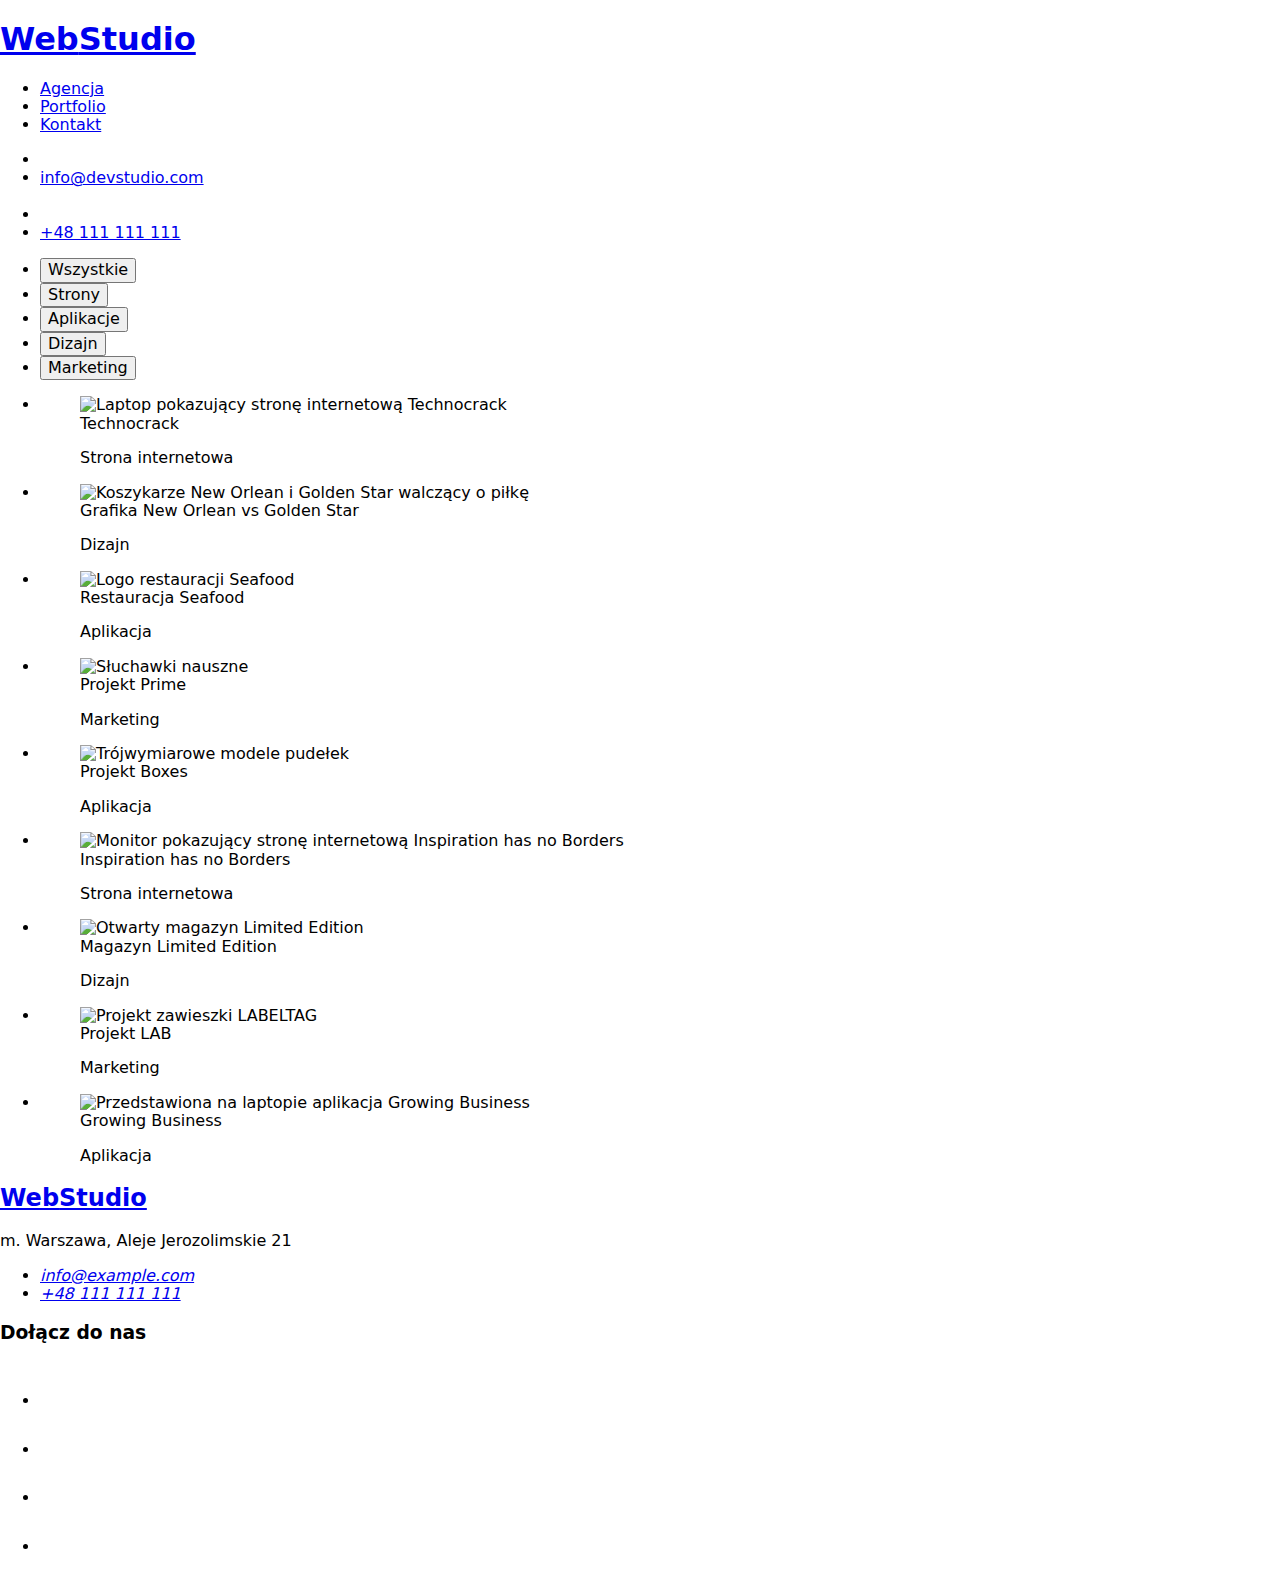
==== portfolio.html @ 4ba1064f "Add files via upload" ====
<!DOCTYPE html>
<html lang="pl">
  <head>
    <meta charset="utf-8" />
    <meta http-equiv="x-ua-compatible" content="ie=edge" />
    <meta name="description" content="Strona Portfolio firmy WebStudio" />
    <title>Portfolio</title>
    <link
      rel="stylesheet"
      href="https://cdnjs.cloudflare.com/ajax/libs/modern-normalize/1.0.0/modern-normalize.min.css"
    />
    <link rel="stylesheet" href="./css/styles.css" />
    <link rel="preconnect" href="https://fonts.googleapis.com" />
    <link rel="preconnect" href="https://fonts.gstatic.com" crossorigin />
    <link
      href="https://fonts.googleapis.com/css2?family=Raleway:wght@700&family=Roboto:wght@400;500;700;900&display=swap"
      rel="stylesheet"
    />
  </head>
  <body>
   <header class="menu">
      <div class="container">
        <h1 class="logo">
          <a href="./index.html" class="link"><span class="blue">Web</span>Studio</a>
        </h1>
        <nav>
          <ul class="navigation">
            <li class="navigation-item"><a href="#" class="link">Agencja</a></li>
            <li class="navigation-item"><a href="./portfolio.html" class="link">Portfolio</a></li>
            <li><a href="#" class="link">Kontakt</a></li>
          </ul>
        </nav>
        <ul class="contact">
          <li>
            <svg width="16" height="12" class="envelope-svg">
              <use href="./images/sprite.svg#icon-envelope"></use>
            </svg>
          </li>
          <li class="navigation-item">
            <a href="mailto:info@devstudio.com" class="link">info@devstudio.com</a>
          </li>
        </ul>
        <ul class="phone">
          <li>
            <svg width="10" height="16" class="mobile-svg">
              <use href="./images/sprite.svg#icon-smartphone-1"></use>
            </svg>
          </li>
          <li><a href="tel:+48111111111" class="link">+48 111 111 111</a></li>
        </ul>
      </div>
    </header>
    <main>
      <div class="container section portfolio">
        <ul class="portfolio-list">
          <li><button type="button">Wszystkie</button></li>
          <li><button type="button">Strony</button></li>
          <li><button type="button">Aplikacje</button></li>
          <li><button type="button">Dizajn</button></li>
          <li><button type="button">Marketing</button></li>
        </ul>
        <ul class="portfolio-content">
          <li class="portfolio-content-list">
            <figure class="portfolio-content-figure">
              <img
                src="./images/Project-1.jpg"
                alt="Laptop pokazujący stronę internetową Technocrack"
                width="370"
                height="294"
              />
              <figcaption class="portfolio-caption">
                Technocrack
                <p><span class="grey">Strona internetowa</span></p>
              </figcaption>
            </figure>
          </li>
          <li class="portfolio-content-list">
            <figure class="portfolio-content-figure">
              <img
                src="./images/Project-2.jpg"
                alt="Koszykarze New Orlean i Golden Star walczący o piłkę"
                width="370"
                height="294"
              />
              <figcaption class="portfolio-caption">
                Grafika New Orlean vs Golden Star
                <p><span class="grey">Dizajn</span></p>
              </figcaption>
            </figure>
          </li>
          <li class="portfolio-content-list">
            <figure class="portfolio-content-figure">
              <img
                src="./images/Project-3.jpg"
                alt="Logo restauracji Seafood"
                width="370"
                height="294"
              />
              <figcaption class="portfolio-caption">
                Restauracja Seafood
                <p><span class="grey">Aplikacja</span></p>
              </figcaption>
            </figure>
          </li>
          <li class="portfolio-content-list">
            <figure class="portfolio-content-figure">
              <img src="./images/Project-4.jpg" alt="Słuchawki nauszne" width="370" height="294" />
              <figcaption class="portfolio-caption">
                Projekt Prime
                <p><span class="grey">Marketing</span></p>
              </figcaption>
            </figure>
          </li>
          <li class="portfolio-content-list">
            <figure class="portfolio-content-figure">
              <img
                src="./images/Project-5.jpg"
                alt="Trójwymiarowe modele pudełek"
                width="370"
                height="294"
              />
              <figcaption class="portfolio-caption">
                Projekt Boxes
                <p><span class="grey">Aplikacja</span></p>
              </figcaption>
            </figure>
          </li>
          <li class="portfolio-content-list">
            <figure class="portfolio-content-figure">
              <img
                src="./images/Project-6.jpg"
                alt="Monitor pokazujący stronę internetową Inspiration has no Borders"
                width="370"
                height="294"
              />
              <figcaption class="portfolio-caption">
                Inspiration has no Borders
                <p><span class="grey">Strona internetowa</span></p>
              </figcaption>
            </figure>
          </li>
          <li class="portfolio-content-list">
            <figure class="portfolio-content-figure">
              <img
                src="./images/Project-7.jpg"
                alt="Otwarty magazyn Limited Edition"
                width="370"
                height="294"
              />
              <figcaption class="portfolio-caption">
                Magazyn Limited Edition
                <p><span class="grey">Dizajn</span></p>
              </figcaption>
            </figure>
          </li>
          <li class="portfolio-content-list">
            <figure class="portfolio-content-figure">
              <img
                src="./images/Project-8.jpg"
                alt="Projekt zawieszki LABELTAG"
                width="370"
                height="294"
              />
              <figcaption class="portfolio-caption">
                Projekt LAB
                <p><span class="grey">Marketing</span></p>
              </figcaption>
            </figure>
          </li>
          <li class="portfolio-content-list">
            <figure class="portfolio-content-figure">
              <img
                src="./images/Project-9.jpg"
                alt="Przedstawiona na laptopie aplikacja Growing Business"
                width="370"
                height="294"
              />
              <figcaption class="portfolio-caption">
                Growing Business
                <p><span class="grey">Aplikacja</span></p>
              </figcaption>
            </figure>
          </li>
        </ul>
      </div>
    </main>
     <footer>
      <div class="container">
        <section class="footer-address">
          <h2 class="footer-logo">
            <a href="./index.html" class="link"
              ><span class="blue">Web</span><span class="white">Studio</span></a
            >
          </h2>
          <span class="white">m. Warszawa, Aleje Jerozolimskie 21</span>
          <address class="footer-address">
            <ul>
              <li><a href="mailto:info@example.com" class="link-footer">info@example.com</a></li>
              <li><a href="tel:+48111111111" class="link-footer">+48 111 111 111</a></li>
            </ul>
          </address>
        </section>
        <section class="footer-social-tab">
          <h3>Dołącz do nas</h3>
          <ul class="footer-social-list">
            <li class="footer-social-list-item">
              <svg width="44" height="44" class="social-svg">
                <use href="./images/sprite.svg#icon-instagram"></use>
              </svg>
            </li>
            <li class="footer-social-list-item">
              <svg width="44" height="44" class="social-svg">
                <use href="./images/sprite.svg#icon-Ellipse"></use>
              </svg>
            </li>
            <li class="footer-social-list-item">
              <svg width="44" height="44" class="social-svg">
                <use href="./images/sprite.svg#icon-Ellipse-1"></use>
              </svg>
            </li>
            <li class="footer-social-list-item">
              <svg width="44" height="44" class="social-svg">
                <use href="./images/sprite.svg#icon-Ellipse-2"></use>
              </svg>
            </li>
          </ul>
        </section>
      </div>
    </footer>
  </body>
</html>
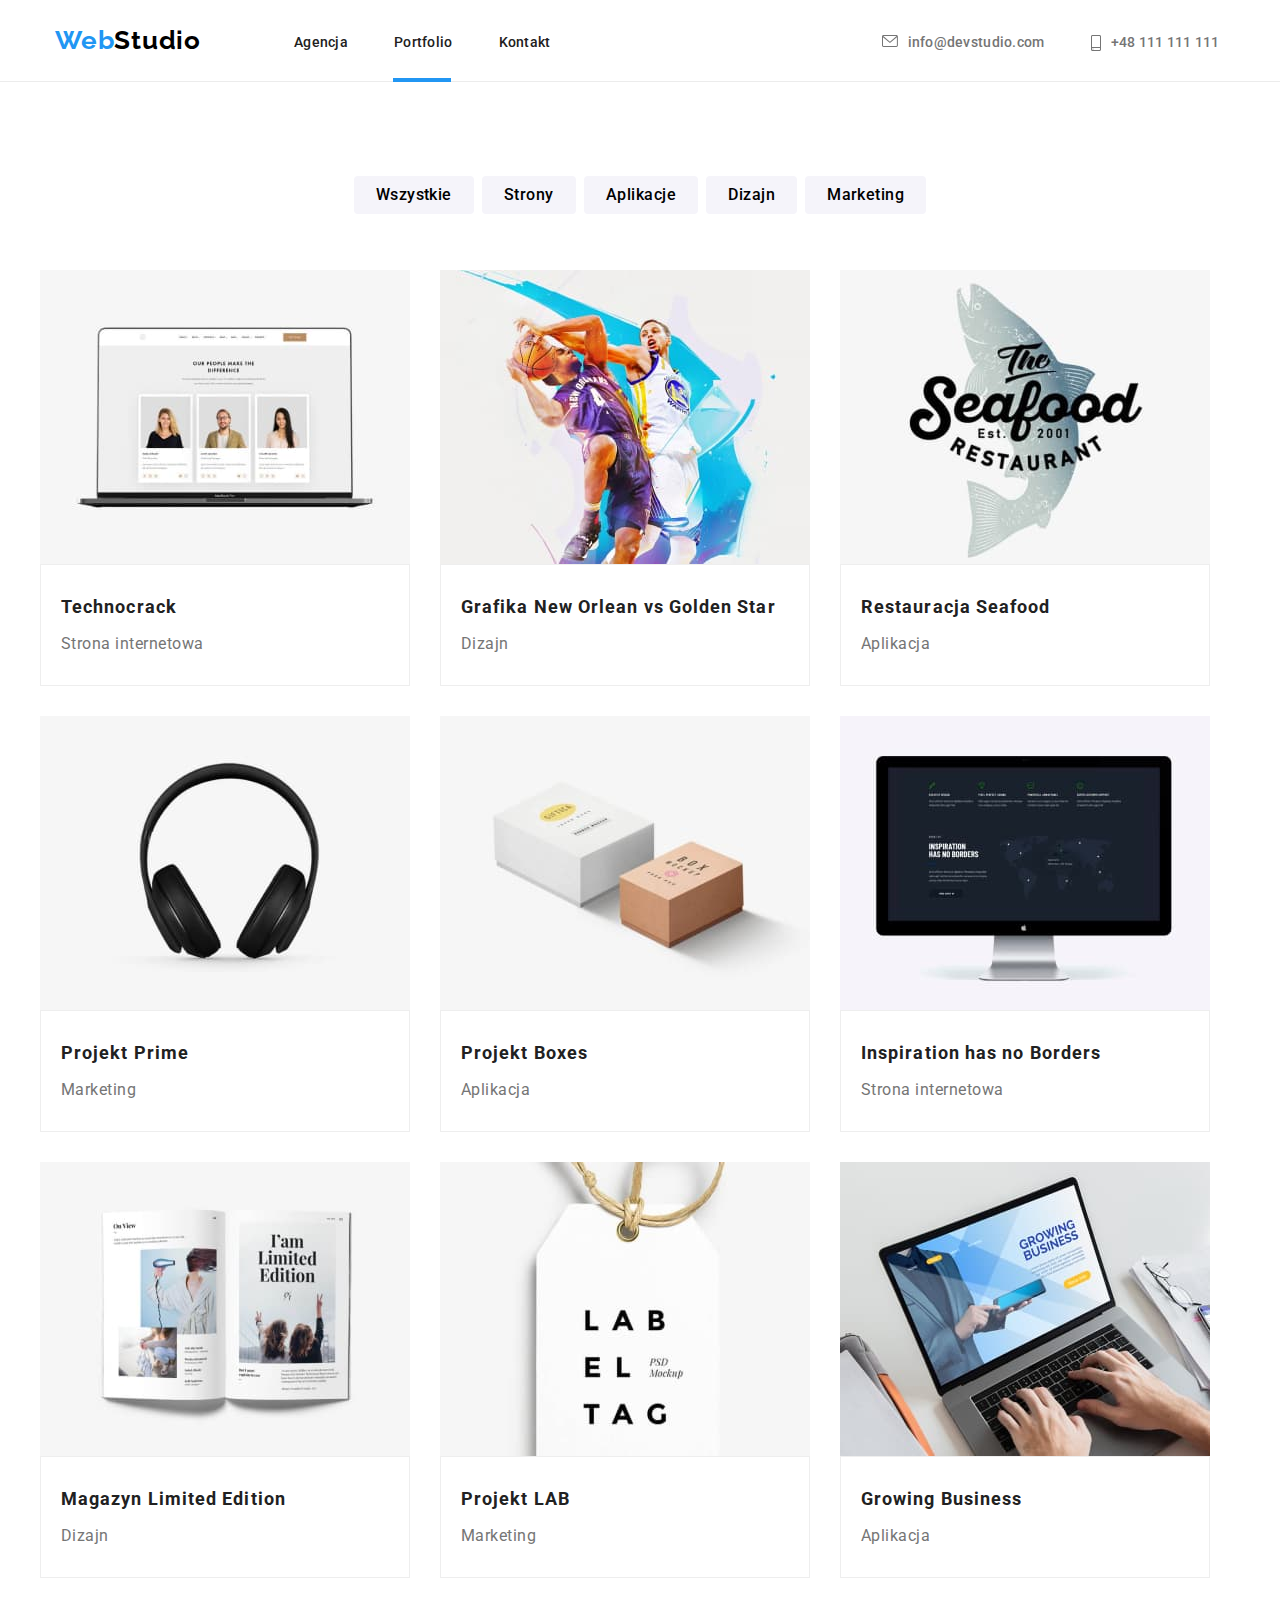
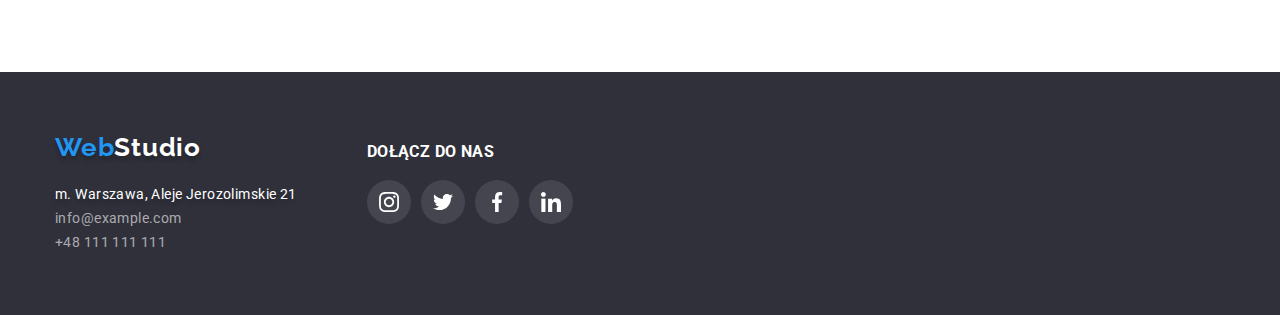
==== commit ae77eb93: "Feature: labes and trasition" ====
--- a/portfolio.html
+++ b/portfolio.html
@@ -24,8 +24,8 @@
           <a href="./index.html" class="link"><span class="blue">Web</span>Studio</a>
         </h1>
         <nav>
-          <ul class="navigation">
-            <li class="navigation-item"><a href="#" class="link">Agencja</a></li>
+          <ul class="navigation nav2">
+            <li class="navigation-item"><a href="./index.html" class="link">Agencja</a></li>
             <li class="navigation-item"><a href="./portfolio.html" class="link">Portfolio</a></li>
             <li><a href="#" class="link">Kontakt</a></li>
           </ul>
--- a/css/styles.css
+++ b/css/styles.css
@@ -0,0 +1,504 @@
+:root {
+  --brand-color: #2196f3;
+  --site-color: #212121;
+  --white-color: #ffffff;
+  --white-color06: #ffffff99;
+  --grey-color: #757575;
+  --grey-background-color: #f5f4fa;
+  --black-color: #000000;
+  --panetone-color: #2f303a;
+  --panetone-opacity-color: #2f303acc;
+  --border-color: #ececec;
+  --border-portfolio-color: #eeeeee;
+  --icon-base-color: #afb1b8;
+  --social-backgroud-footer: #ffffff1a;
+}
+
+*:hover, *:focus {
+  transition-property: color, fill, background-color, box-shadow, border-radius;
+  transition-duration: 250ms;
+  transition-timing-function: cubic-bezier(0.4, 0, 0.2, 1);
+}  
+
+.nav1{position: relative;}
+.nav1::after{
+  content: "";
+  position: absolute;
+  border-bottom: solid 4px #2196f3;
+  top: 43px;
+  width: 53px;
+}
+.nav2{position: relative;}
+.nav2::after{
+  content: "";
+  position: absolute;
+  border-bottom: solid 4px #2196f3;
+  top: 43px;
+  left: 99px;
+  width: 58px;
+}
+
+
+.what-we-do-figure {
+  position: relative;
+}
+.what-we-do-caption-1 {
+  color: var(--white-color);
+  position: absolute;
+  bottom: 0;
+  left: 50%;
+  transform: translate(-50%);
+  text-align: center;
+  background-color: var(--panetone-opacity-color);
+  padding: 27px 90px;
+  font-weight: 700;
+  font-size: 14px;
+  line-height: 16px;
+  letter-spacing: 0.03em;
+  text-transform: uppercase;
+  width: 370px;
+}
+.what-we-do-caption-2 {
+  color: var(--white-color);
+  position: absolute;
+  bottom: 0;
+  left: 50%;
+  transform: translate(-50%);
+  text-align: center;
+  background-color: var(--panetone-opacity-color);
+  padding: 27px 113px 27px 112px;
+  font-weight: 700;
+  font-size: 14px;
+  line-height: 16px;
+  letter-spacing: 0.03em;
+  text-transform: uppercase;
+  width: 370px;
+}
+.what-we-do-caption-3 {
+  color: var(--white-color);
+  position: absolute;
+  bottom: 0;
+  left: 50%;
+  transform: translate(-50%);
+  text-align: center;
+  background-color: var(--panetone-opacity-color);
+  padding: 27px 94px;
+  font-weight: 700;
+  font-size: 14px;
+  line-height: 16px;
+  letter-spacing: 0.03em;
+  text-transform: uppercase;
+  width: 370px;
+}
+
+* {
+  margin: 0px;
+  padding: 0px;
+}
+.container {
+  margin: 0 auto;
+  width: 1200px;
+  padding: 0 15px;
+}
+.section {
+  padding: 94px 0;
+}
+a {
+  text-decoration: none;
+}
+a[href='mailto:info@example.com']:focus,
+a[href='mailto:info@example.com']:hover {
+  text-decoration: underline;
+}
+body {
+  font-family: 'Roboto', 'Raleway', sans-serif;
+  color: var(--site-color);
+}
+button,
+.social-svg,
+.customer-svg-box {
+  cursor: pointer;
+}
+footer {
+  padding: 60px 0px;
+  background: var(--panetone-color);
+}
+footer .container {
+  display: flex;
+}
+header .container {
+  display: flex;
+}
+img {
+  display: block;
+}
+li .link:hover,
+li .link:focus {
+  color: var(--brand-color);
+}
+main .section:nth-child(4) {
+  background: var(--grey-background-color);
+}
+span .footer-address,
+ul .footer-address:first-child {
+  margin-bottom: 9px;
+}
+ul {
+  list-style-type: none;
+}
+.blue {
+  color: var(--brand-color);
+}
+.contact {
+  margin-left: 331px;
+  display: flex;
+  color: var(--grey-color);
+  fill: var(--grey-color);
+  margin-top: 10px;
+}
+.contact:hover,.contact:focus,
+.contact .grey:focus, .menu:focus,
+.phone:hover, .phone:focus {
+  color: var(--brand-color);
+  fill: var(--brand-color);
+  --icon-color: var(--brand-color);
+}
+.contact,
+.navigation,
+.phone {
+  font-weight: 500;
+  font-size: 14px;
+  line-height: 1.14;
+  letter-spacing: 0.02em;
+}
+.customer-svg-box {
+  height: 92px;
+  width: 170px;
+  padding: 17.71px 32px 14.25px;
+  border: 1px solid var(--icon-base-color);
+  border-radius: 4px;
+  fill: var(--icon-base-color);
+}
+.customer-svg-box:hover {
+  border: 1px solid var(--brand-color);
+  fill: var(--brand-color);
+}
+.envelope-svg {
+  margin-right: 10px;
+  --icon-color: currentColor;
+}
+
+.feature-svg-box {
+  height: 120px;
+  width: 270px;
+  padding: 25px 100px;
+  background-color: var(--grey-background-color);
+  margin-bottom: 30px;
+  border-radius: 4px;
+}
+.feature-box .grey {
+  width: 270px;
+}
+.features-list {
+  display: flex;
+  padding-bottom: 0px;
+  font-size: 14px;
+  letter-spacing: 0.03em;
+}
+.features-list p {
+  line-height: 1.71;
+  color: var(--grey-color);
+}
+.features-list li:nth-child(-n + 3) {
+  margin-right: 30px;
+}
+.features-list .lorem {
+  font-weight: 700;
+  line-height: 1.14;
+  letter-spacing: 0.03em;
+  text-transform: uppercase;
+}
+.footer-address {
+  font-style: normal;
+  font-size: 14px;
+  line-height: 1.71;
+  letter-spacing: 0.03em;
+}
+.footer-address > span,
+.footer-logo {
+  text-shadow: 0px 4px 4px rgba(0, 0, 0, 0.25);
+}
+.footer-logo {
+  margin-bottom: 20px;
+  font-family: 'Raleway', sans-serif;
+  font-size: 26px;
+  line-height: 1.19;
+  letter-spacing: 0.03em;
+}
+.footer-social-list {
+  display: flex;
+  justify-content: center;
+  margin-top: 20px;
+}
+.footer-social-list-item {
+  display: block;
+  border-radius: 50%;
+  background-color: var(--social-backgroud-footer);
+  fill: var(--white-color);
+  height: 44px;
+  width: 44px;
+}
+.footer-social-svg {
+  height: 44px;
+  width: 44px;
+  --icon-color: currentColor;
+}
+.footer-social-svg:hover {
+  border-radius: 50%;
+  background-color: var(--brand-color);
+  fill: var(--white-color);
+}
+.footer-social-tab {
+  margin-left: 70px;
+  padding-top: 12px;
+  font-size: 14px;
+  line-height: 16px;
+  letter-spacing: 0.03em;
+  text-transform: uppercase;
+  color: var(--white-color);
+}
+.grey {
+  color: var(--grey-color);
+}
+.job-title {
+  margin-top: 10px;
+}
+.link {
+  color: inherit;
+}
+.link-footer {
+  color: var(--white-color06);
+}
+.logo {
+  font-family: 'Raleway', sans-serif;
+  font-size: 26px;
+  letter-spacing: 0.03em;
+  line-height: 1.19;
+  color: var(--black-color);
+}
+.lorem {
+  margin-bottom: 10px;
+}
+.menu {
+  position: relative;
+  padding: 25px 0px;
+  border-bottom: 1px solid var(--border-color);
+}
+.mobile-svg {
+  --icon-color: currentColor;
+  margin-right: 10px;
+}
+.navigation {
+  margin-top: 10px;
+  margin-left: 93px;
+  display: flex;
+}
+.navigation-item {
+  margin-right: 46px;
+}
+.phone {
+  display: flex;
+  font-weight: 500;
+  font-size: 14px;
+  line-height: 1.14;
+  letter-spacing: 0.02em;
+  color: var(--grey-color);
+  fill: var(--grey-color);
+  margin-top: 10px;
+  transition-property: color;
+  transition-duration: 250ms;
+  transition-timing-function: cubic-bezier(0.4, 0, 0.2, 1);
+}
+.portfolio button {
+  padding: 6px 22px 6px 22px;
+  font-family: 'Roboto';
+  font-weight: 500;
+  font-size: 16px;
+  line-height: 1.62;
+  text-align: center;
+  letter-spacing: 0.03em;
+  background-color: var(--grey-background-color);
+  border: none;
+  border-radius: 4px;
+  transition-property: color, back-ground-color, box-shadow;
+
+  transition-duration: 250ms;
+  transition-timing-function: cubic-bezier(0.4, 0, 0.2, 1);
+}
+.portfolio button:hover,
+.portfolio button:focus {
+  font-family: 'Roboto';
+  font-weight: 500;
+  font-size: 16px;
+  line-height: 1.62;
+  text-align: center;
+  letter-spacing: 0.03em;
+  color: var(--white-color);
+  background-color: var(--brand-color);
+  border-radius: 4px;
+  border: none;
+  box-shadow: 0px 3px 1px rgba(0, 0, 0, 0.1), 0px 1px 2px rgba(0, 0, 0, 0.08),
+    0px 2px 2px rgba(0, 0, 0, 0.12);
+}
+.portfolio-caption {
+  padding: 24px 20px;
+  display: block;
+  font-weight: 700;
+  font-size: 18px;
+  line-height: 2;
+  letter-spacing: 0.06em;
+  background: var(--white-color);
+  border: 1px solid var(--border-portfolio-color);
+}
+.portfolio-caption .grey {
+  font-weight: 400;
+  font-size: 16px;
+  line-height: 1.88;
+  letter-spacing: 0.03em;
+}
+.portfolio-content {
+  margin-top: 56px;
+  display: flex;
+  flex-wrap: wrap;
+  gap: 30px;
+}
+.portfolio-content-list {
+  flex-basis: calc((100% - 10px) / 4);
+}
+.portfolio-content-list:hover {
+  box-shadow: 0px 1px 1px rgba(0, 0, 0, 0.12), 0px 4px 4px rgba(0, 0, 0, 0.06),
+    1px 4px 6px rgba(0, 0, 0, 0.16);
+}
+.portfolio-content-figure img {
+  display: block;
+}
+.portfolio-list {
+  display: flex;
+  justify-content: center;
+}
+
+.portfolio-list li:not(:first-child) {
+  margin-left: 8px;
+}
+.team figcaption {
+  font-weight: 500;
+  font-size: 16px;
+  line-height: 19px;
+  letter-spacing: 0.03em;
+}
+.team .grey {
+  font-weight: 400;
+}
+.team-figure-img {
+  display: block;
+}
+.team-list {
+  margin-top: 50px;
+  display: flex;
+}
+.team-list-item {
+  margin-left: 30px;
+}
+.team-list-caption {
+  padding: 30px 0px;
+  text-align: center;
+  background-color: var(--white-color);
+  box-shadow: 0px 1px 3px rgba(0, 0, 0, 0.12), 0px 1px 1px rgba(0, 0, 0, 0.14),
+    0px 2px 1px rgba(0, 0, 0, 0.2);
+  border-radius: 0px 0px 4px 4px;
+}
+.team-social-list {
+  display: flex;
+  justify-content: center;
+  margin-top: 16px;
+}
+.team-social-list-item {
+  display: block;
+  border-radius: 50%;
+  background-color: var(--white-color);
+  fill: var(--icon-base-color);
+}
+.team-social-list-item:nth-child(n + 2) {
+  margin-left: 10px;
+}
+.footer-social-list-item:nth-child(n + 2) {
+  margin-left: 10px;
+}
+.social-svg {
+  --icon-color: currentColor;
+}
+.social-svg:hover {
+  border-radius: 50%;
+  background-color: var(--brand-color);
+  fill: var(--white-color);
+}
+.tools {
+  padding: 200px 0px 200px;
+  background-image: linear-gradient(to right, rgba(47, 48, 58, 0.4), rgba(47, 48, 58, 0.5)),
+    url(../images/Solutions-background.jpg);
+  background-size: 1600px, contain;
+  background-position: center, center;
+  background-repeat: no-repeat, no-repeat;
+}
+.tools h2 {
+  font-weight: 900;
+  font-size: 44px;
+  line-height: 1.36;
+  text-align: center;
+  letter-spacing: 0.06em;
+  text-transform: uppercase;
+  text-align: center;
+}
+.tools button {
+  margin: auto;
+  margin-top: 30px;
+  padding: 10px 41px 10px 42px;
+  display: block;
+  text-align: center;
+  font-weight: 700;
+  font-size: 16px;
+  line-height: 1.88;
+  letter-spacing: 0.06em;
+  color: var(--white-color);
+  background-color: var(--brand-color);
+  border: none;
+  border-radius: 4px;
+}
+.what-we-do h2,
+.section h2 {
+  font-size: 36px;
+  line-height: 1.166;
+  text-align: center;
+  letter-spacing: 0.03em;
+}
+.what-we-do-list {
+  margin-top: 50px;
+  display: flex;
+}
+.customers-list {
+  display: flex;
+  margin-top: 50px;
+}
+.customers-list li:not(:first-child) {
+  margin-left: 30px;
+}
+
+.what-we-do-list li:not(:first-child) {
+  margin-left: 30px;
+}
+.white {
+  color: var(--white-color);
+}
+main .section:nth-child(2) {
+  padding-bottom: 0px;
+}
